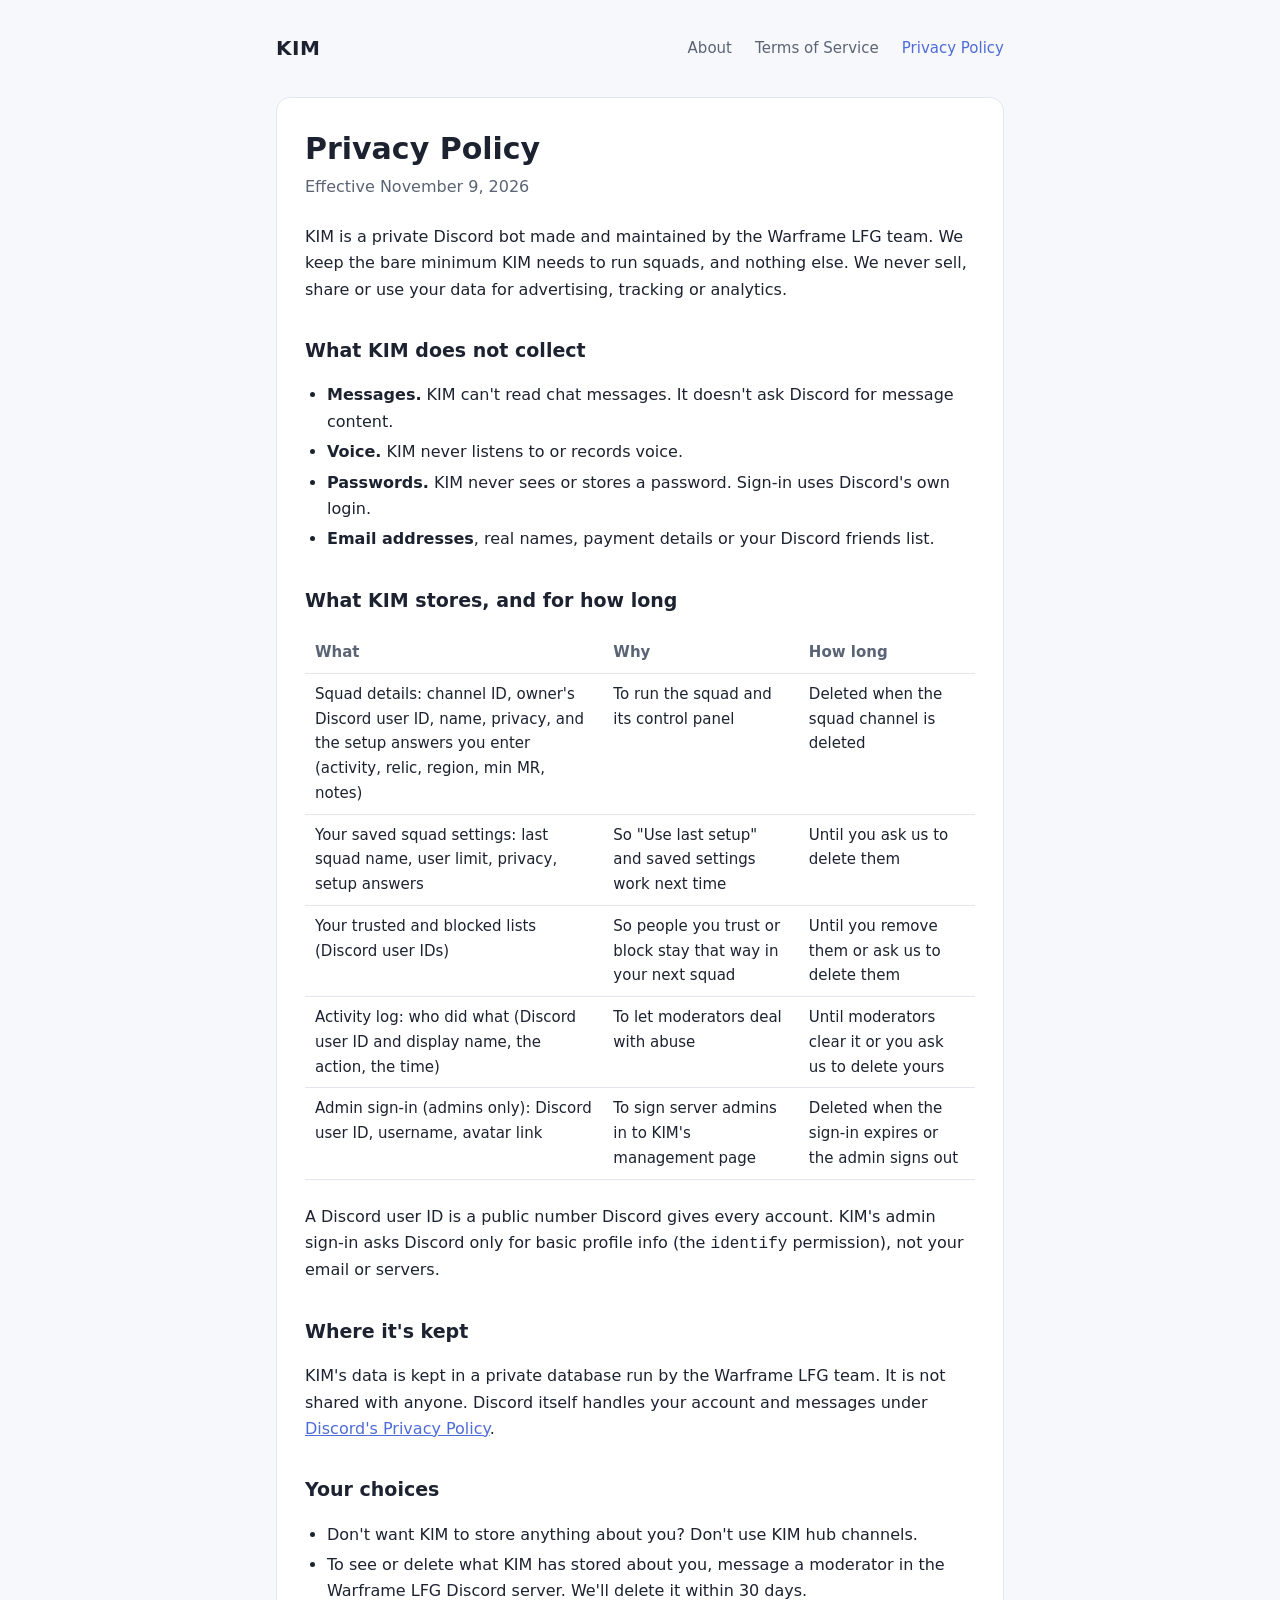
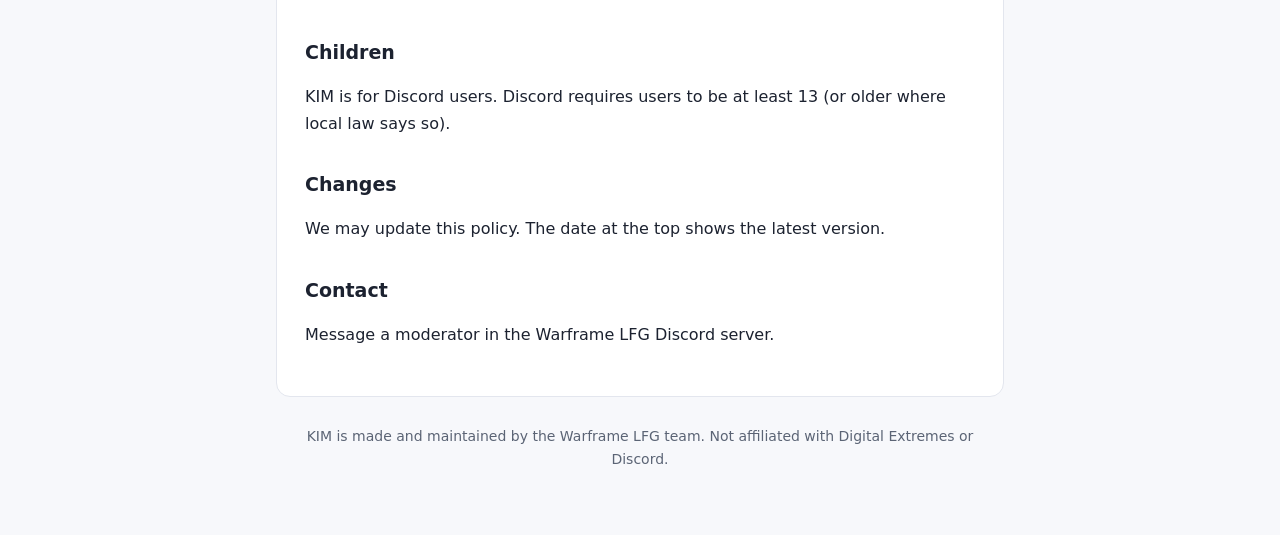
==== privacy.html @ 771788a8 "KIM site: about, terms of service, privacy policy" ====
<!doctype html>
<html lang="en">
<head>
<meta charset="utf-8">
<meta name="viewport" content="width=device-width,initial-scale=1">
<title>Privacy Policy · KIM</title>
<meta name="description" content="KIM is a private Discord bot for Warframe LFG voice squads.">
<link rel="stylesheet" href="style.css">
</head>
<body>
<div class="wrap">
<header>
  <a class="brand" href="./">KIM</a>
  <nav>
    <a href="./">About</a>
    <a href="terms.html">Terms of Service</a>
    <a href="privacy.html" aria-current="page">Privacy Policy</a>
  </nav>
</header>
<main>
<h1>Privacy Policy</h1>
<p class="sub">Effective November 9, 2026</p>
<p>KIM is a private Discord bot made and maintained by the Warframe LFG team. We keep the bare minimum KIM needs to
run squads, and nothing else. We never sell, share or use your data for advertising, tracking or analytics.</p>

<h2>What KIM does not collect</h2>
<ul>
  <li><b>Messages.</b> KIM can't read chat messages. It doesn't ask Discord for message content.</li>
  <li><b>Voice.</b> KIM never listens to or records voice.</li>
  <li><b>Passwords.</b> KIM never sees or stores a password. Sign-in uses Discord's own login.</li>
  <li><b>Email addresses</b>, real names, payment details or your Discord friends list.</li>
</ul>

<h2>What KIM stores, and for how long</h2>
<div class="tbl"><table>
<tr><th>What</th><th>Why</th><th>How long</th></tr>
<tr><td>Squad details: channel ID, owner's Discord user ID, name, privacy, and the setup answers you enter (activity, relic, region, min MR, notes)</td><td>To run the squad and its control panel</td><td>Deleted when the squad channel is deleted</td></tr>
<tr><td>Your saved squad settings: last squad name, user limit, privacy, setup answers</td><td>So "Use last setup" and saved settings work next time</td><td>Until you ask us to delete them</td></tr>
<tr><td>Your trusted and blocked lists (Discord user IDs)</td><td>So people you trust or block stay that way in your next squad</td><td>Until you remove them or ask us to delete them</td></tr>
<tr><td>Activity log: who did what (Discord user ID and display name, the action, the time)</td><td>To let moderators deal with abuse</td><td>Until moderators clear it or you ask us to delete yours</td></tr>
<tr><td>Admin sign-in (admins only): Discord user ID, username, avatar link</td><td>To sign server admins in to KIM's management page</td><td>Deleted when the sign-in expires or the admin signs out</td></tr>
</table></div>
<p>A Discord user ID is a public number Discord gives every account. KIM's admin sign-in asks Discord only for basic
profile info (the <code>identify</code> permission), not your email or servers.</p>

<h2>Where it's kept</h2>
<p>KIM's data is kept in a private database run by the Warframe LFG team. It is not shared with anyone. Discord
itself handles your account and messages under
<a href="https://discord.com/privacy">Discord's Privacy Policy</a>.</p>

<h2>Your choices</h2>
<ul>
  <li>Don't want KIM to store anything about you? Don't use KIM hub channels.</li>
  <li>To see or delete what KIM has stored about you, message a moderator in the Warframe LFG Discord server. We'll
  delete it within 30 days.</li>
</ul>

<h2>Children</h2>
<p>KIM is for Discord users. Discord requires users to be at least 13 (or older where local law says so).</p>

<h2>Changes</h2>
<p>We may update this policy. The date at the top shows the latest version.</p>

<h2>Contact</h2>
<p>Message a moderator in the Warframe LFG Discord server.</p>
</main>
<footer>KIM is made and maintained by the Warframe LFG team. Not affiliated with Digital Extremes or Discord.</footer>
</div>
</body>
</html>
---- style.css ----
:root{--bg:#f7f8fb;--card:#fff;--text:#1c2230;--muted:#5b6475;--line:#e3e6ee;--accent:#4f6bd8;--accent-ink:#fff}
@media (prefers-color-scheme:dark){:root{--bg:#10131a;--card:#171b24;--text:#e6e9f0;--muted:#9aa3b5;--line:#272d3a;--accent:#8ea2ff;--accent-ink:#10131a}}
*{box-sizing:border-box}
body{margin:0;background:var(--bg);color:var(--text);font:16px/1.65 system-ui,-apple-system,"Segoe UI",Roboto,sans-serif}
.wrap{max-width:760px;margin:0 auto;padding:32px 16px 64px}
header{display:flex;align-items:center;justify-content:space-between;gap:16px;flex-wrap:wrap;margin-bottom:32px}
.brand{font-weight:700;font-size:20px;color:var(--text);text-decoration:none;letter-spacing:.5px}
nav a{color:var(--muted);text-decoration:none;margin-left:18px;font-size:15px}
nav a:first-child{margin-left:0}
nav a:hover,nav a[aria-current]{color:var(--accent)}
main{background:var(--card);border:1px solid var(--line);border-radius:14px;padding:32px 28px}
h1{font-size:30px;line-height:1.25;margin:0 0 6px}
h2{font-size:19px;margin:32px 0 8px}
.sub{color:var(--muted);margin:0 0 24px}
a{color:var(--accent)}
ul{padding-left:22px}
li{margin:4px 0}
.cards{display:grid;grid-template-columns:repeat(auto-fit,minmax(200px,1fr));gap:12px;margin:24px 0}
.card{border:1px solid var(--line);border-radius:10px;padding:14px 16px}
.card b{display:block;margin-bottom:2px}
.card span{color:var(--muted);font-size:15px}
.btns a{display:inline-block;background:var(--accent);color:var(--accent-ink);padding:9px 16px;border-radius:8px;text-decoration:none;font-weight:600;margin:4px 8px 4px 0}
table{width:100%;border-collapse:collapse;font-size:15px;margin:8px 0}
th,td{text-align:left;padding:8px 10px;border-bottom:1px solid var(--line);vertical-align:top}
th{color:var(--muted);font-weight:600}
.tbl{overflow-x:auto}
footer{color:var(--muted);font-size:14px;text-align:center;margin-top:28px}
@media (max-width:520px){main{padding:24px 18px}h1{font-size:25px}}
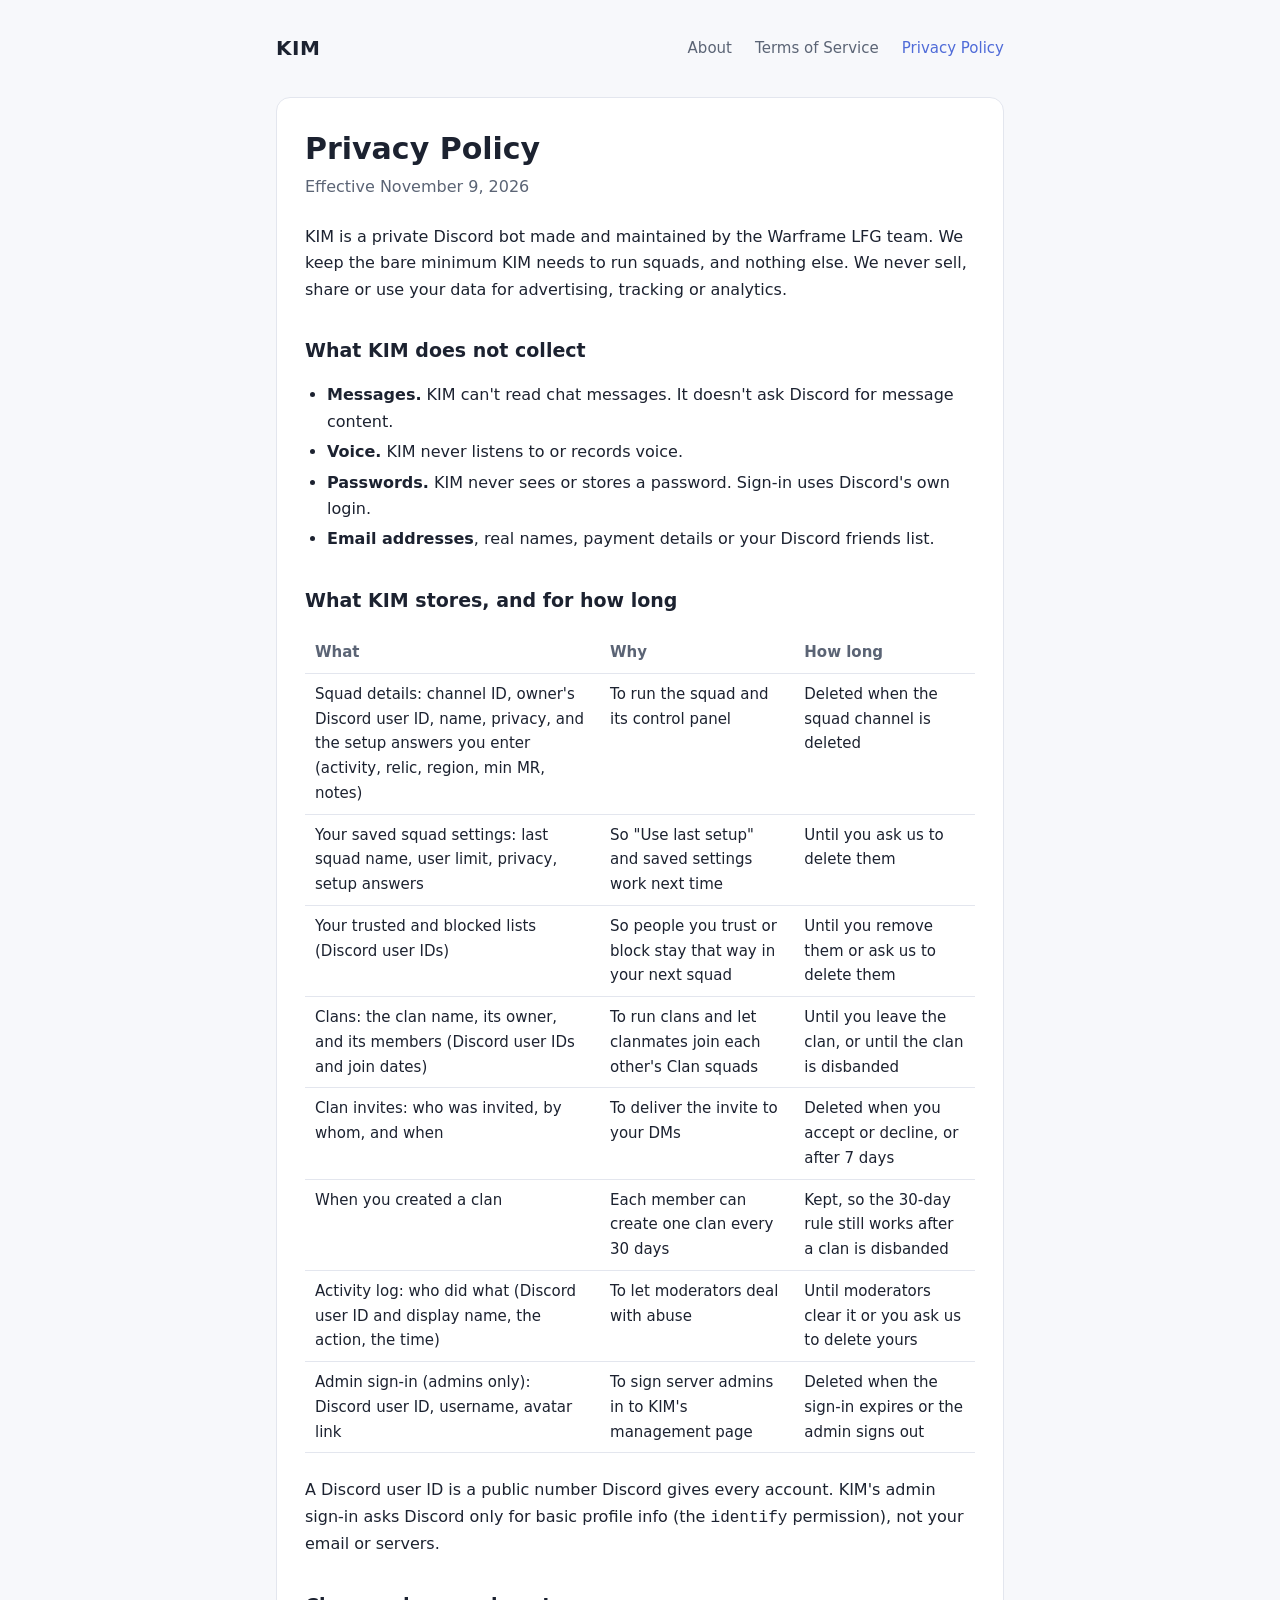
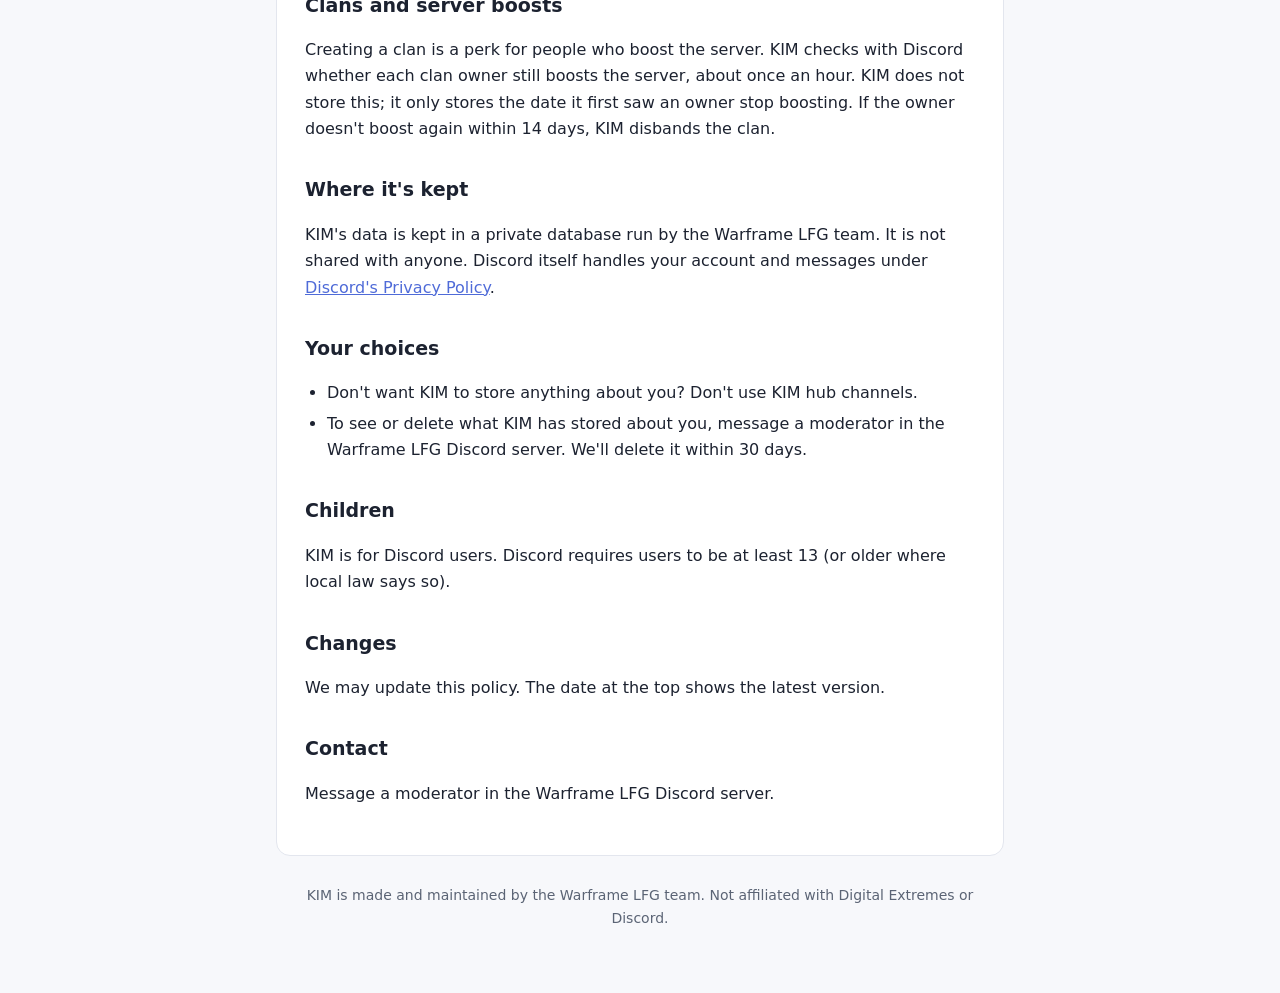
==== commit 1221a7e0: "Privacy policy: clans, clan invites and the server boost check" ====
--- a/privacy.html
+++ b/privacy.html
@@ -37,11 +37,20 @@
 <tr><td>Squad details: channel ID, owner's Discord user ID, name, privacy, and the setup answers you enter (activity, relic, region, min MR, notes)</td><td>To run the squad and its control panel</td><td>Deleted when the squad channel is deleted</td></tr>
 <tr><td>Your saved squad settings: last squad name, user limit, privacy, setup answers</td><td>So "Use last setup" and saved settings work next time</td><td>Until you ask us to delete them</td></tr>
 <tr><td>Your trusted and blocked lists (Discord user IDs)</td><td>So people you trust or block stay that way in your next squad</td><td>Until you remove them or ask us to delete them</td></tr>
+<tr><td>Clans: the clan name, its owner, and its members (Discord user IDs and join dates)</td><td>To run clans and let clanmates join each other's Clan squads</td><td>Until you leave the clan, or until the clan is disbanded</td></tr>
+<tr><td>Clan invites: who was invited, by whom, and when</td><td>To deliver the invite to your DMs</td><td>Deleted when you accept or decline, or after 7 days</td></tr>
+<tr><td>When you created a clan</td><td>Each member can create one clan every 30 days</td><td>Kept, so the 30-day rule still works after a clan is disbanded</td></tr>
 <tr><td>Activity log: who did what (Discord user ID and display name, the action, the time)</td><td>To let moderators deal with abuse</td><td>Until moderators clear it or you ask us to delete yours</td></tr>
 <tr><td>Admin sign-in (admins only): Discord user ID, username, avatar link</td><td>To sign server admins in to KIM's management page</td><td>Deleted when the sign-in expires or the admin signs out</td></tr>
 </table></div>
 <p>A Discord user ID is a public number Discord gives every account. KIM's admin sign-in asks Discord only for basic
 profile info (the <code>identify</code> permission), not your email or servers.</p>
+
+<h2>Clans and server boosts</h2>
+<p>Creating a clan is a perk for people who boost the server. KIM checks with Discord whether
+each clan owner still boosts the server, about once an hour. KIM does not store this; it only
+stores the date it first saw an owner stop boosting. If the owner doesn't boost again within 14
+days, KIM disbands the clan.</p>
 
 <h2>Where it's kept</h2>
 <p>KIM's data is kept in a private database run by the Warframe LFG team. It is not shared with anyone. Discord
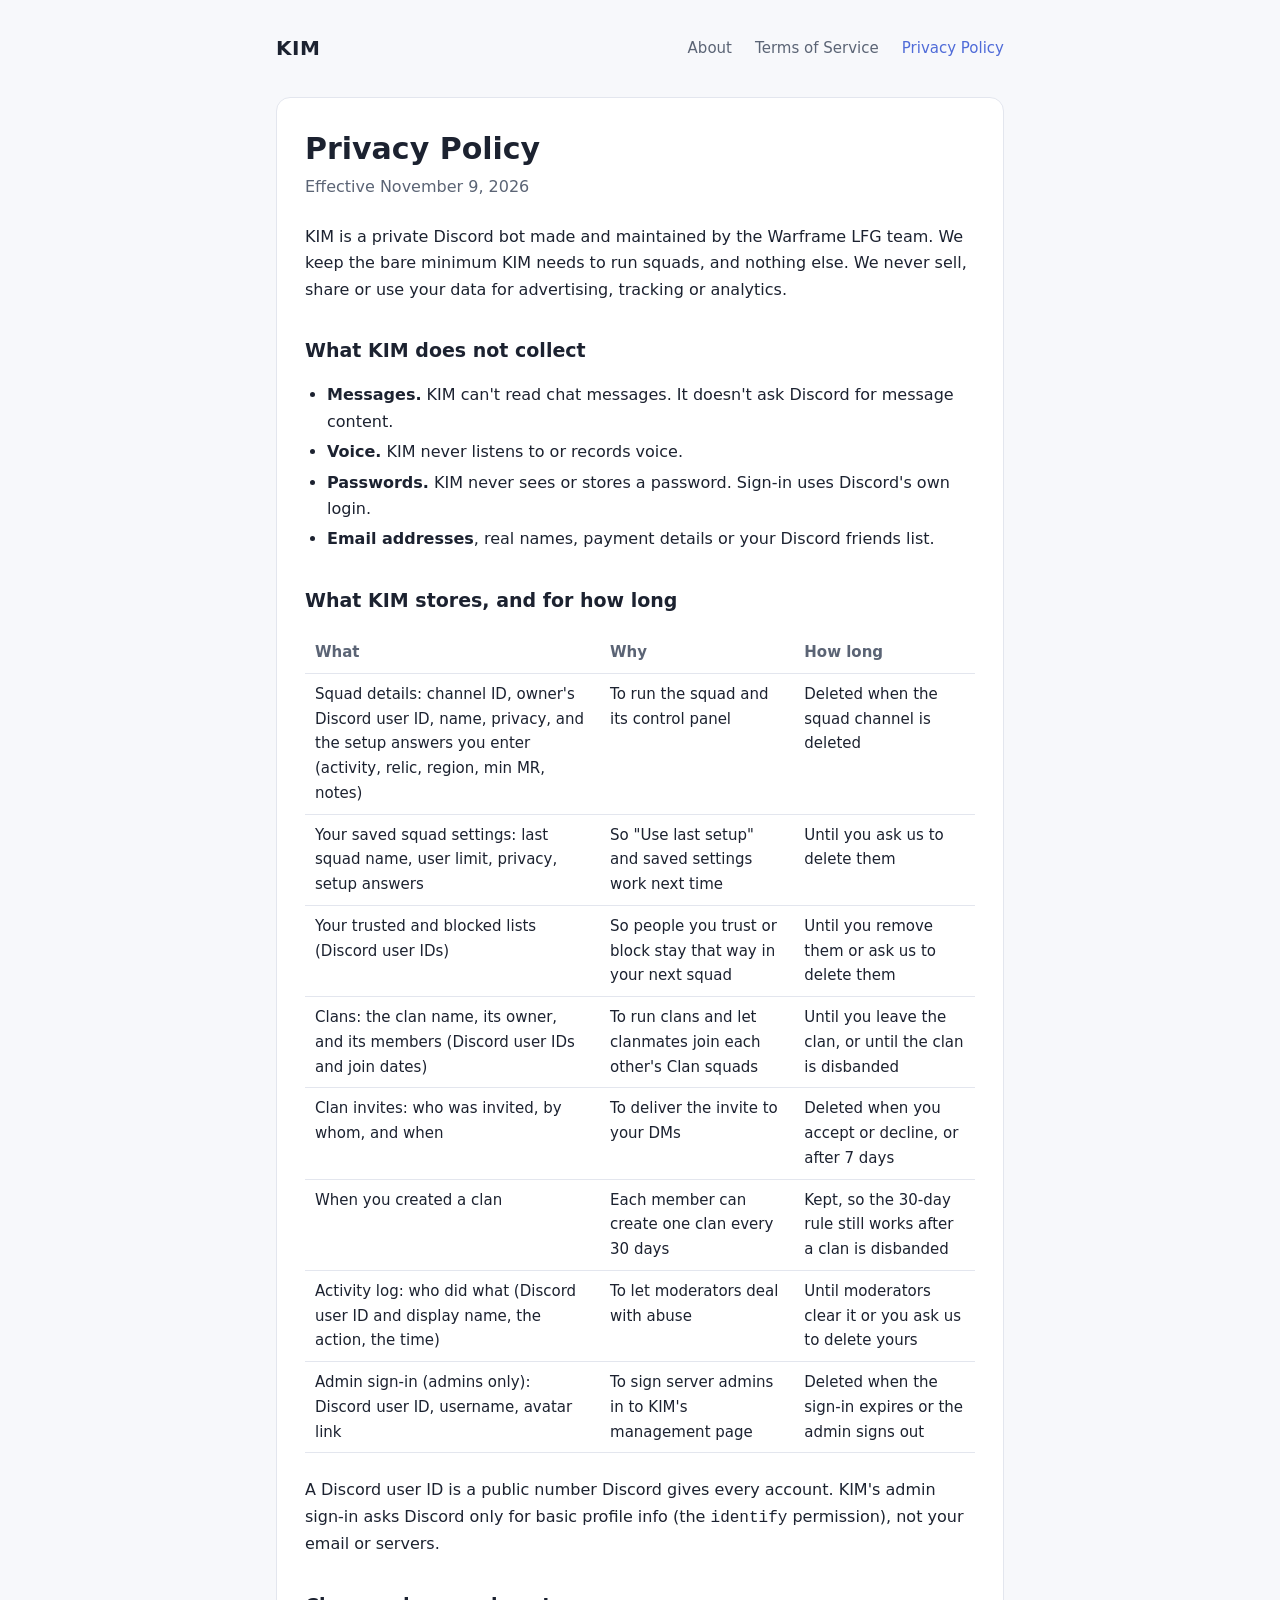
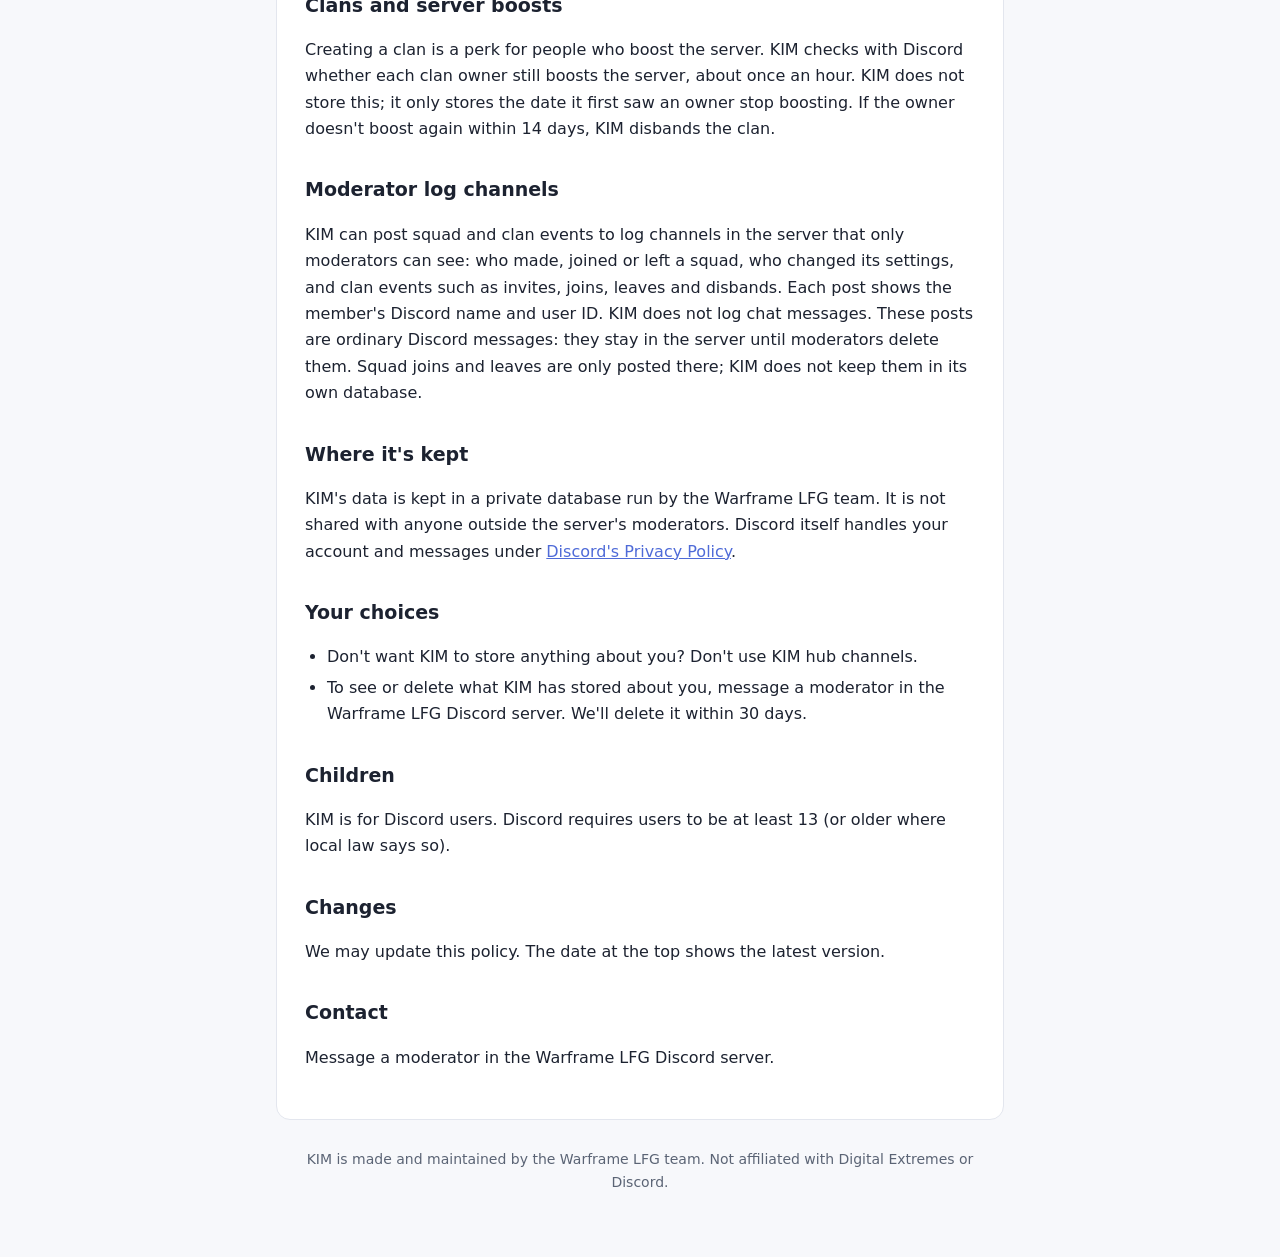
==== commit cd8646af: "Privacy policy: moderator log channels" ====
--- a/privacy.html
+++ b/privacy.html
@@ -52,8 +52,16 @@
 stores the date it first saw an owner stop boosting. If the owner doesn't boost again within 14
 days, KIM disbands the clan.</p>
 
+<h2>Moderator log channels</h2>
+<p>KIM can post squad and clan events to log channels in the server that only moderators can
+see: who made, joined or left a squad, who changed its settings, and clan events such as
+invites, joins, leaves and disbands. Each post shows the member's Discord name and user ID. KIM
+does not log chat messages. These posts are ordinary Discord messages: they stay in the server
+until moderators delete them. Squad joins and leaves are only posted there; KIM does not keep them
+in its own database.</p>
+
 <h2>Where it's kept</h2>
-<p>KIM's data is kept in a private database run by the Warframe LFG team. It is not shared with anyone. Discord
+<p>KIM's data is kept in a private database run by the Warframe LFG team. It is not shared with anyone outside the server's moderators. Discord
 itself handles your account and messages under
 <a href="https://discord.com/privacy">Discord's Privacy Policy</a>.</p>
 
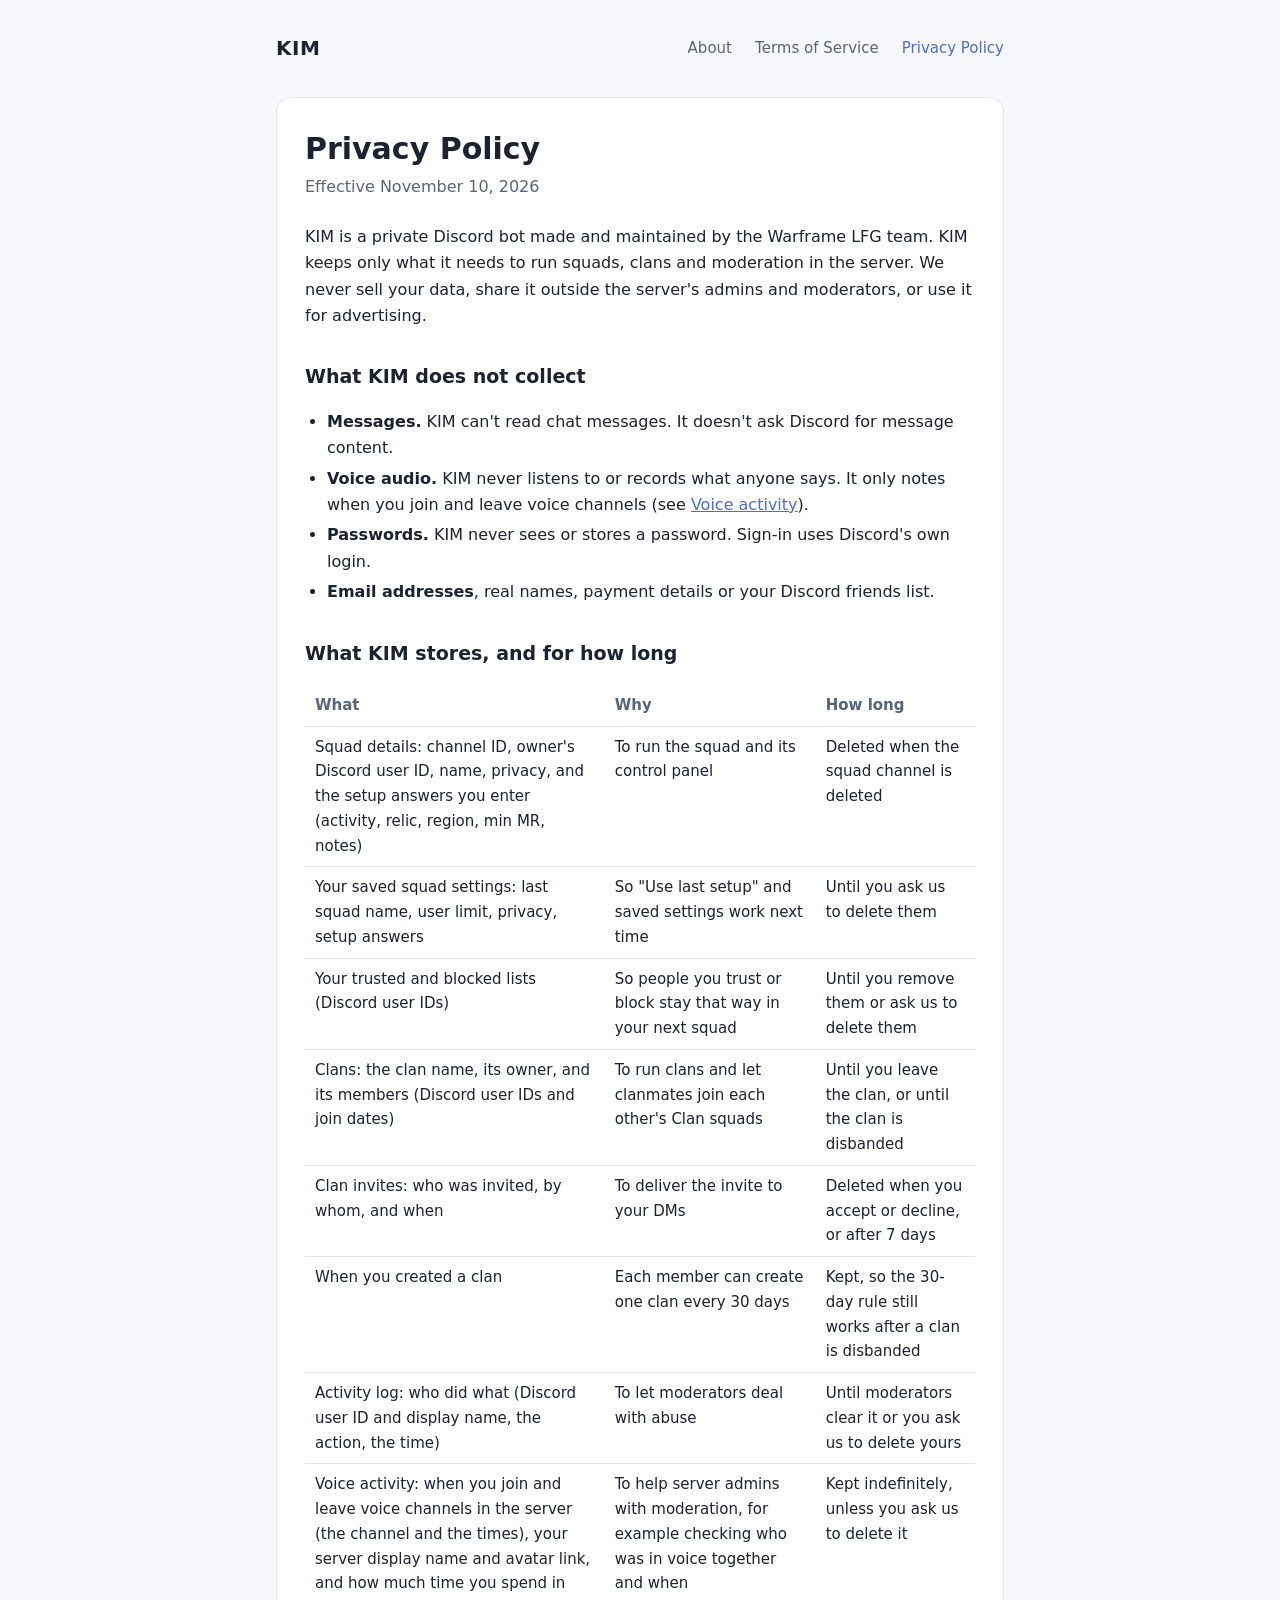
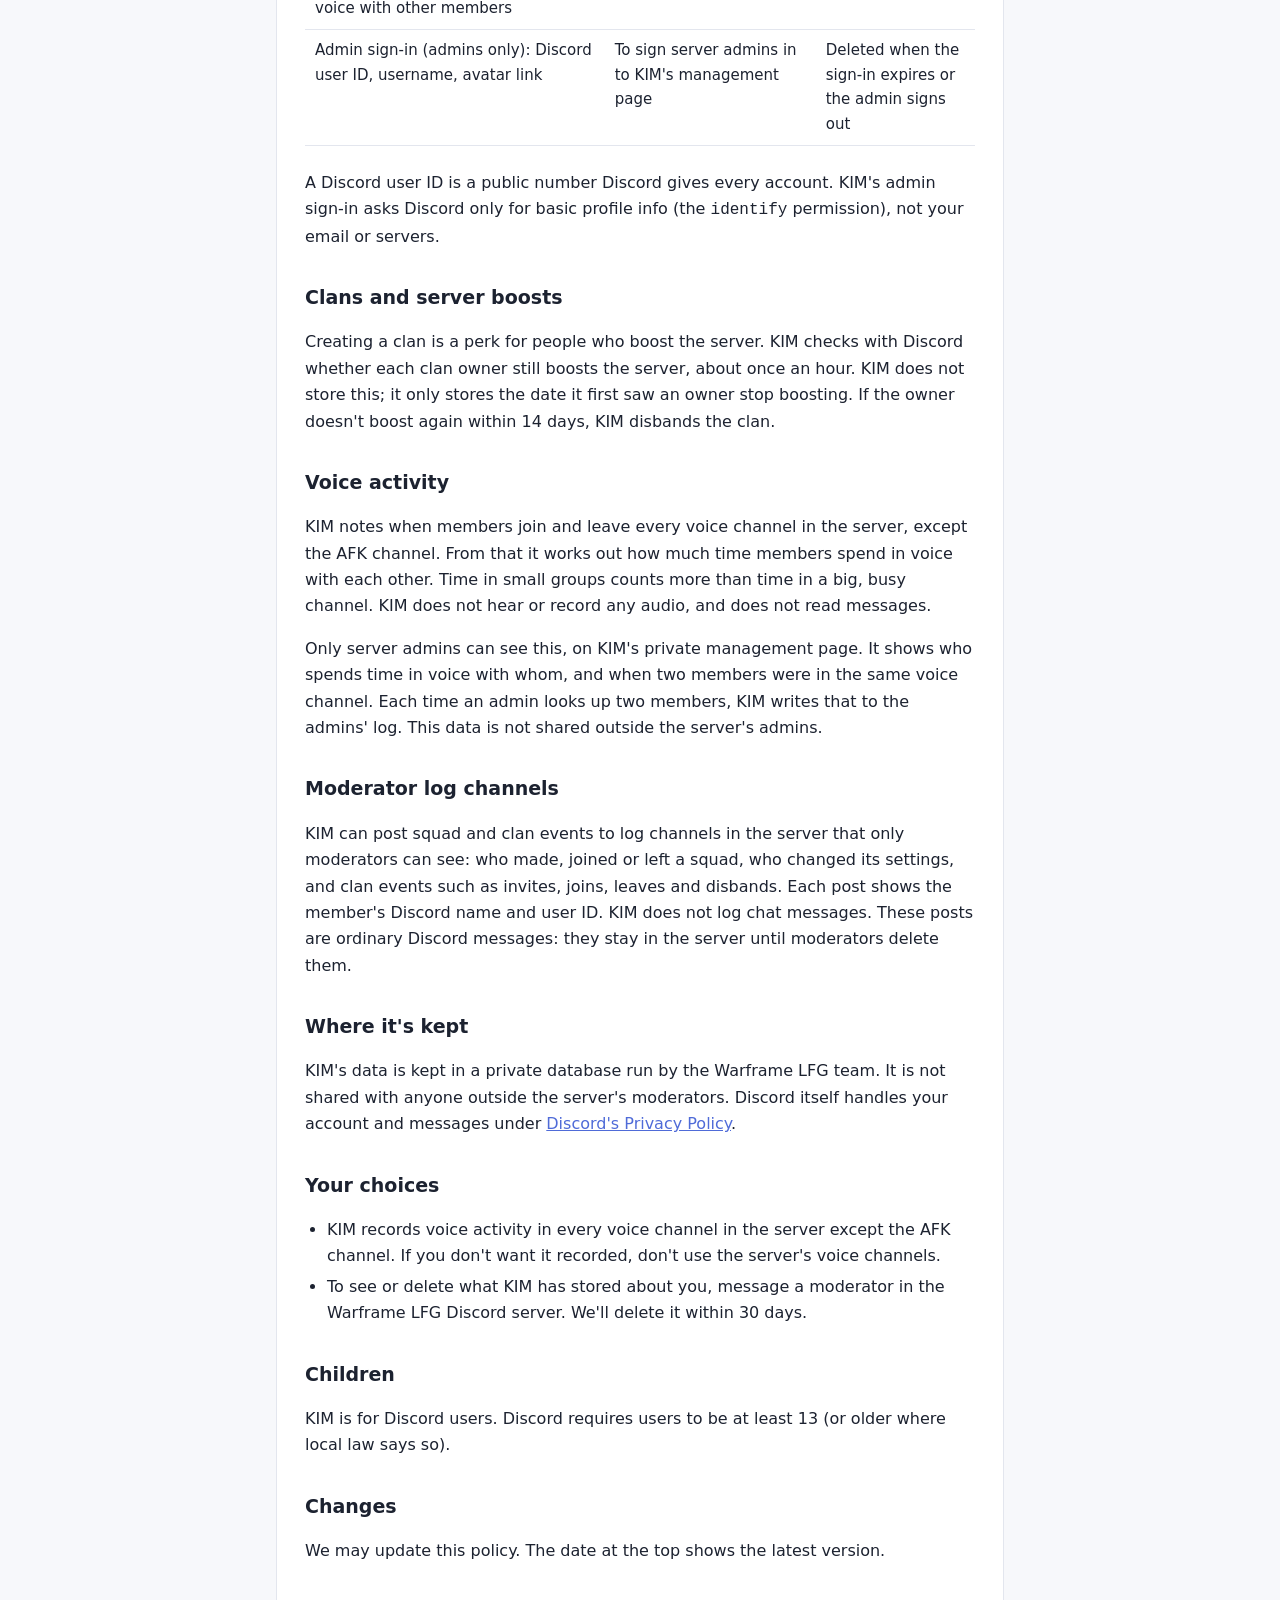
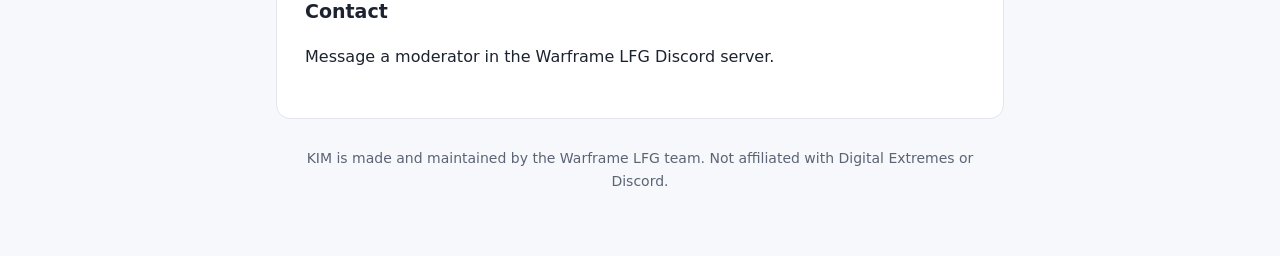
==== commit 8caedae3: "Privacy policy: voice activity for the admins' Connections view" ====
--- a/privacy.html
+++ b/privacy.html
@@ -19,14 +19,16 @@
 </header>
 <main>
 <h1>Privacy Policy</h1>
-<p class="sub">Effective November 9, 2026</p>
-<p>KIM is a private Discord bot made and maintained by the Warframe LFG team. We keep the bare minimum KIM needs to
-run squads, and nothing else. We never sell, share or use your data for advertising, tracking or analytics.</p>
+<p class="sub">Effective November 10, 2026</p>
+<p>KIM is a private Discord bot made and maintained by the Warframe LFG team. KIM keeps only what it needs to run
+squads, clans and moderation in the server. We never sell your data, share it outside the server's admins and
+moderators, or use it for advertising.</p>
 
 <h2>What KIM does not collect</h2>
 <ul>
   <li><b>Messages.</b> KIM can't read chat messages. It doesn't ask Discord for message content.</li>
-  <li><b>Voice.</b> KIM never listens to or records voice.</li>
+  <li><b>Voice audio.</b> KIM never listens to or records what anyone says. It only notes when you join and leave
+  voice channels (see <a href="#voice-activity">Voice activity</a>).</li>
   <li><b>Passwords.</b> KIM never sees or stores a password. Sign-in uses Discord's own login.</li>
   <li><b>Email addresses</b>, real names, payment details or your Discord friends list.</li>
 </ul>
@@ -41,6 +43,7 @@
 <tr><td>Clan invites: who was invited, by whom, and when</td><td>To deliver the invite to your DMs</td><td>Deleted when you accept or decline, or after 7 days</td></tr>
 <tr><td>When you created a clan</td><td>Each member can create one clan every 30 days</td><td>Kept, so the 30-day rule still works after a clan is disbanded</td></tr>
 <tr><td>Activity log: who did what (Discord user ID and display name, the action, the time)</td><td>To let moderators deal with abuse</td><td>Until moderators clear it or you ask us to delete yours</td></tr>
+<tr><td>Voice activity: when you join and leave voice channels in the server (the channel and the times), your server display name and avatar link, and how much time you spend in voice with other members</td><td>To help server admins with moderation, for example checking who was in voice together and when</td><td>Kept indefinitely, unless you ask us to delete it</td></tr>
 <tr><td>Admin sign-in (admins only): Discord user ID, username, avatar link</td><td>To sign server admins in to KIM's management page</td><td>Deleted when the sign-in expires or the admin signs out</td></tr>
 </table></div>
 <p>A Discord user ID is a public number Discord gives every account. KIM's admin sign-in asks Discord only for basic
@@ -52,13 +55,20 @@
 stores the date it first saw an owner stop boosting. If the owner doesn't boost again within 14
 days, KIM disbands the clan.</p>
 
+<h2 id="voice-activity">Voice activity</h2>
+<p>KIM notes when members join and leave every voice channel in the server, except the AFK channel. From that it
+works out how much time members spend in voice with each other. Time in small groups counts more than time in a
+big, busy channel. KIM does not hear or record any audio, and does not read messages.</p>
+<p>Only server admins can see this, on KIM's private management page. It shows who spends time in voice with
+whom, and when two members were in the same voice channel. Each time an admin looks up two members, KIM writes
+that to the admins' log. This data is not shared outside the server's admins.</p>
+
 <h2>Moderator log channels</h2>
 <p>KIM can post squad and clan events to log channels in the server that only moderators can
 see: who made, joined or left a squad, who changed its settings, and clan events such as
 invites, joins, leaves and disbands. Each post shows the member's Discord name and user ID. KIM
 does not log chat messages. These posts are ordinary Discord messages: they stay in the server
-until moderators delete them. Squad joins and leaves are only posted there; KIM does not keep them
-in its own database.</p>
+until moderators delete them.</p>
 
 <h2>Where it's kept</h2>
 <p>KIM's data is kept in a private database run by the Warframe LFG team. It is not shared with anyone outside the server's moderators. Discord
@@ -67,7 +77,8 @@
 
 <h2>Your choices</h2>
 <ul>
-  <li>Don't want KIM to store anything about you? Don't use KIM hub channels.</li>
+  <li>KIM records voice activity in every voice channel in the server except the AFK channel. If you don't want it
+  recorded, don't use the server's voice channels.</li>
   <li>To see or delete what KIM has stored about you, message a moderator in the Warframe LFG Discord server. We'll
   delete it within 30 days.</li>
 </ul>
